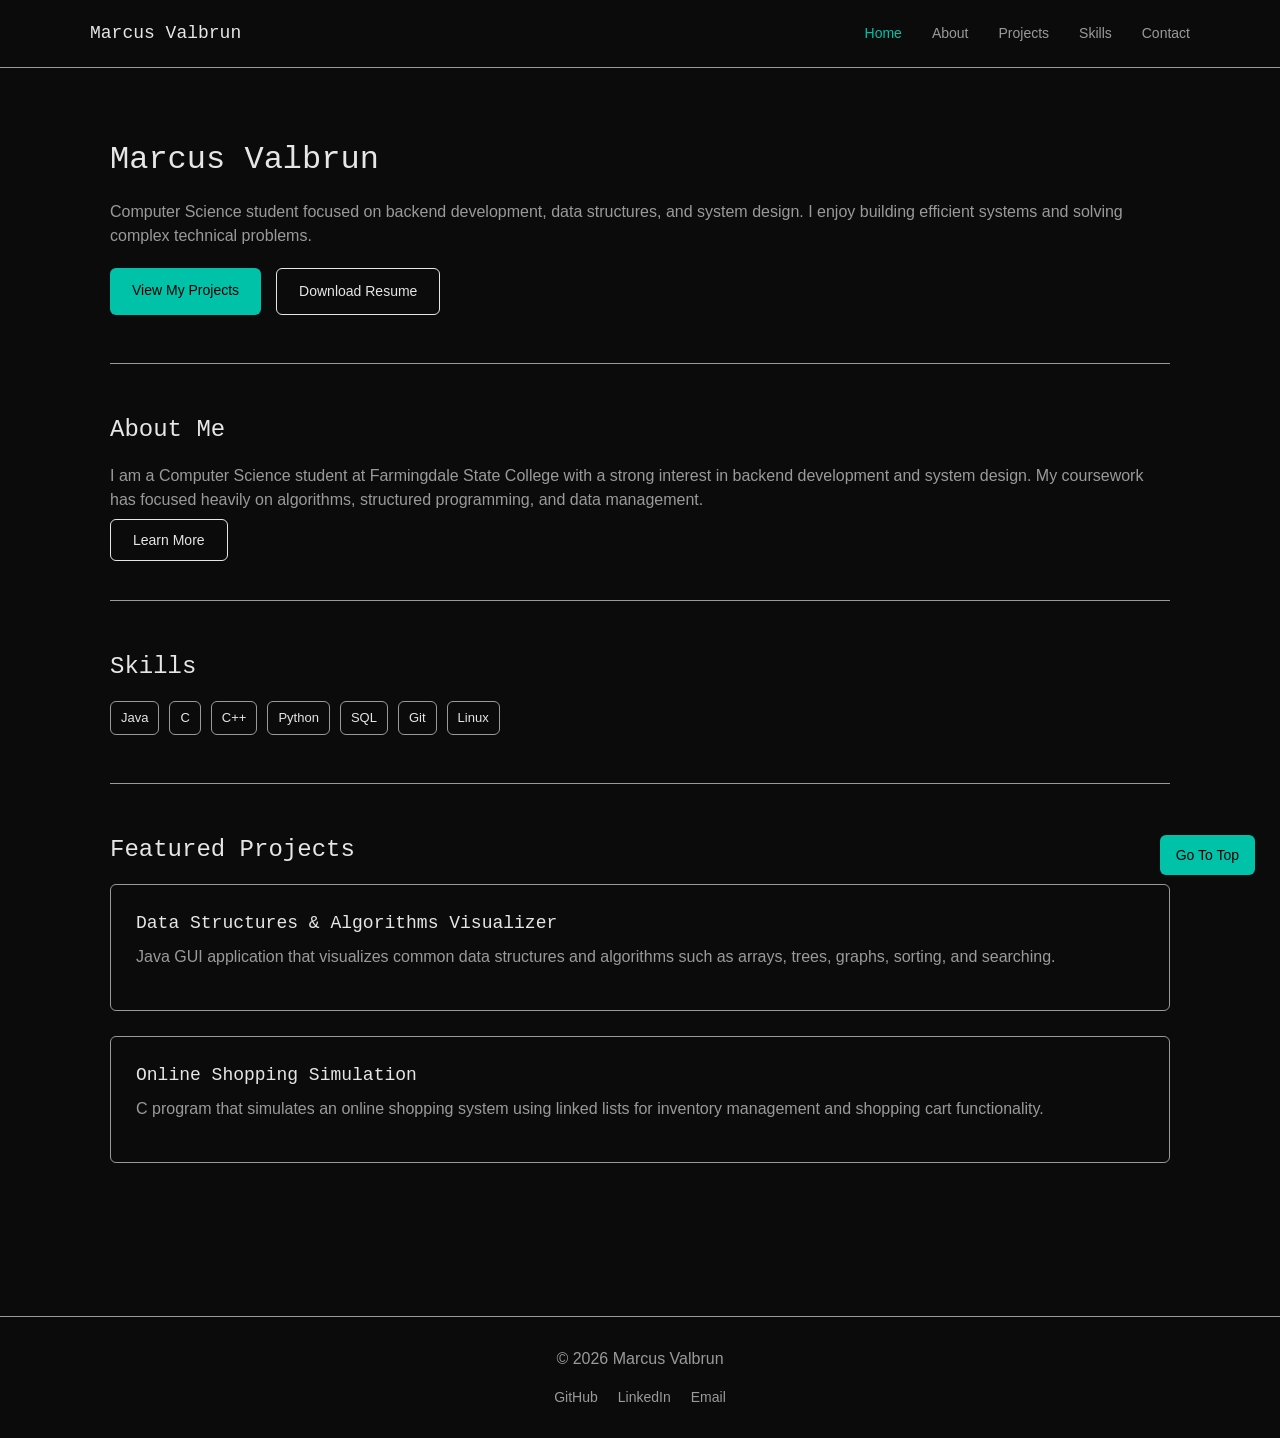
==== index.html @ 6ffaa1a3 "Add files via upload" ====
<!DOCTYPE html>
<html lang="en">
<head>
<meta charset="UTF-8">
<meta name="viewport" content="width=device-width, initial-scale=1.0">
<title>Marcus Valbrun | Portfolio</title>
<link rel="stylesheet" href="css/styles.css">
</head>

<body>

<header>
<nav class="top-nav">
<div class="nav-content">
<a href="index.html" class="nav-logo">Marcus Valbrun</a>

<div class="nav-links">
<a href="index.html" class="nav-link active">Home</a>
<a href="about.html" class="nav-link">About</a>
<a href="projects.html" class="nav-link">Projects</a>
<a href="skills.html" class="nav-link">Skills</a>
<a href="contact.html" class="nav-link">Contact</a>
</div>
</div>
</nav>
</header>

<main class="container">

<section class="section">
<h1>Marcus Valbrun</h1>

<p class="text-muted">
Computer Science student focused on backend development, data structures,
and system design. I enjoy building efficient systems and solving complex
technical problems.
</p>

<div class="button-group">
<a href="projects.html" class="btn-primary">View My Projects</a>
<a href="assets/resume.pdf" target="_blank" class="btn-secondary">Download Resume</a>
</div>
</section>

<section class="section">

<h2>About Me</h2>

<p class="text-muted">
I am a Computer Science student at Farmingdale State College with a strong
interest in backend development and system design. My coursework has focused
heavily on algorithms, structured programming, and data management.
</p>

<a href="about.html" class="btn-secondary">Learn More</a>

</section>

<section class="section">

<h2>Skills</h2>

<div class="tag-container">

<span class="tag">Java</span>
<span class="tag">C</span>
<span class="tag">C++</span>
<span class="tag">Python</span>
<span class="tag">SQL</span>
<span class="tag">Git</span>
<span class="tag">Linux</span>

</div>

</section>

<section class="section">

<h2>Featured Projects</h2>

<div class="project-card">

<h3>Data Structures & Algorithms Visualizer</h3>

<p>
Java GUI application that visualizes common data structures and algorithms
such as arrays, trees, graphs, sorting, and searching.
</p>

</div>

<div class="project-card">

<h3>Online Shopping Simulation</h3>

<p>
C program that simulates an online shopping system using linked lists
for inventory management and shopping cart functionality.
</p>

</div>

</section>

</main>

<footer class="footer">

<p>© 2026 Marcus Valbrun</p>

<div class="footer-links">

<a href="https://github.com/visionarymarc">GitHub</a>

<a href="https://linkedin.com/in/marcus-valbrun-477127210/">LinkedIn</a>

<a href="mailto:valbrunmarcus@gmail.com">Email</a>

</div>

</footer>

<button id="topBtn">Go To Top</button>
<script src="js/script.js"></script>
</body>
</html>
---- css/styles.css ----
/* =========================================
   MARCUS VALBRUN PORTFOLIO DESIGN SYSTEM
   Adapted from Figma wireframe
========================================= */

/* ---------- DESIGN TOKENS ---------- */

:root {

  --background:#0B0B0B;
  --foreground:#E6E6E6;

  --accent:#00C2A8;
  --muted:#9A9A9A;

  --border:#9A9A9A;

  --radius:6px;

  --container-width:1100px;

  --spacing-sm:8px;
  --spacing-md:16px;
  --spacing-lg:32px;
  --spacing-xl:48px;
}

/* Light Mode */

.light-mode{
--background:#ffffff;
--text:#111111;
--muted:#555555;
--border:#dddddd;
--accent:#00C2A8;
}


/* ---------- RESET ---------- */

*{
margin:0;
padding:0;
box-sizing:border-box;
}

body{

background:var(--background);
color:var(--foreground);

font-family:
-apple-system,
BlinkMacSystemFont,
"Segoe UI",
Roboto,
Helvetica,
Arial,
sans-serif;

line-height:1.5;
}


/* ---------- TYPOGRAPHY ---------- */

h1,h2,h3{

font-family:
ui-monospace,
"Cascadia Code",
"Source Code Pro",
Menlo,
Consolas,
monospace;

font-weight:500;

}

h1{
font-size:32px;
margin-bottom:var(--spacing-md);
}

h2{
font-size:24px;
margin-bottom:var(--spacing-md);
}

h3{
font-size:18px;
margin-bottom:var(--spacing-sm);
}

p{
color:var(--muted);
margin-bottom:var(--spacing-md);
}


/* ---------- LINKS ---------- */

a{
color:inherit;
text-decoration:none;
}

a:hover{
color:var(--accent);
}


/* ---------- LAYOUT ---------- */

.container{

max-width:var(--container-width);
margin:auto;

padding:20px;

}

.section{

padding:var(--spacing-xl) 0;
border-bottom:1px solid var(--border);

}

.section:last-child{
border-bottom:none;
}


/* ---------- NAVBAR ---------- */

.top-nav{

border-bottom:1px solid var(--border);
padding:20px;

}

.nav-content{

display:flex;
justify-content:space-between;
align-items:center;

max-width:var(--container-width);
margin:auto;

}

.nav-logo{

font-family:monospace;
font-size:18px;

}

.nav-links{

display:flex;
gap:30px;

}

.nav-links a{

font-size:14px;
color:var(--muted);

}

.nav-links a.active{

color:var(--accent);

}


/* ---------- BUTTONS ---------- */

.button-group{
display:flex;
gap:15px;
margin-top:20px;
}

.btn-primary{

background:var(--accent);
color:#000;

padding:12px 22px;

border-radius:var(--radius);

font-size:14px;

border:none;

cursor:pointer;

}

.btn-primary:hover{

background:#00a890;

}

.btn-secondary{

border:1px solid var(--foreground);
padding:12px 22px;

border-radius:var(--radius);

font-size:14px;

}

.btn-secondary:hover{

background:#111;

}


/* ---------- TAGS ---------- */

.tag-container{

display:flex;
flex-wrap:wrap;
gap:10px;

}

.tag{

border:1px solid var(--border);

padding:6px 10px;

font-size:13px;

border-radius:var(--radius);

}


/* ---------- PROJECT CARDS ---------- */

.project-card{

border:1px solid var(--border);

padding:25px;

margin-bottom:25px;

border-radius:var(--radius);

transition:0.2s;

}

.project-card:hover{

border-color:var(--accent);

}

.tech{

font-size:13px;
color:var(--accent);

margin-top:10px;

}


/* ---------- CARDS ---------- */

.card{

border:1px solid var(--border);

padding:20px;

border-radius:var(--radius);

margin-bottom:20px;

}


/* ---------- CONTACT FORM ---------- */

.contact-form{

display:flex;
flex-direction:column;

gap:15px;

max-width:500px;

}

input, textarea{

background:transparent;

border:1px solid var(--border);

padding:10px;

color:var(--foreground);

border-radius:var(--radius);

}

input:focus,
textarea:focus{

outline:none;
border-color:var(--accent);

}


/* ---------- FOOTER ---------- */

.footer{

border-top:1px solid var(--border);

margin-top:60px;

padding:30px;

text-align:center;

}

.footer-links{

margin-top:10px;

display:flex;
justify-content:center;
gap:20px;

}

.footer-links a{

font-size:14px;
color:var(--muted);

}

.footer-links a:hover{

color:var(--accent);

}

/* ---------- Top Button ---------- */

#topBtn {

position: fixed;
bottom: 25px;
right: 25px;

background: var(--accent);
color: black;

border: none;
padding: 12px 16px;

font-size: 14px;

border-radius: 6px;

cursor: pointer;

z-index: 1000;

}

#topBtn:hover{
opacity:0.8;
}

/* ---------- RESPONSIVE ---------- */

@media(max-width:768px){

.nav-links{
gap:15px;
}

.button-group{
flex-direction:column;
}

}
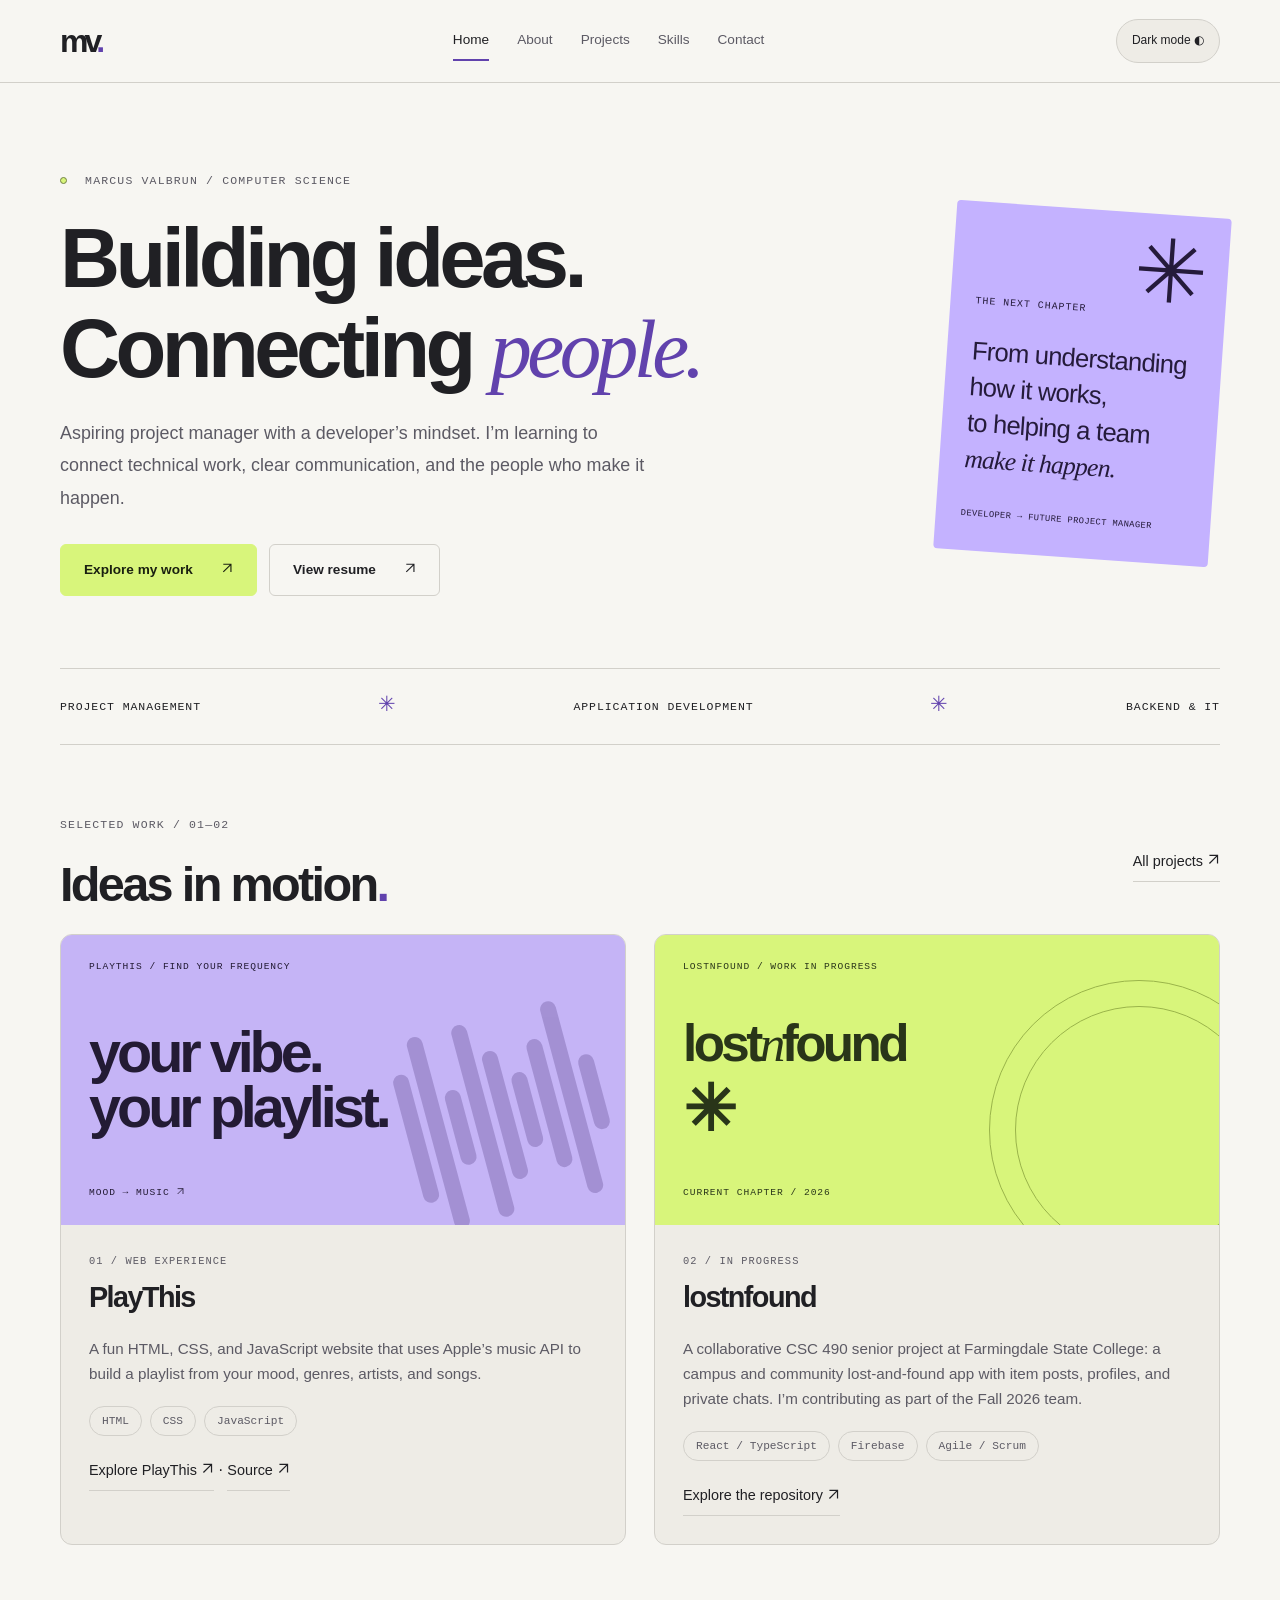
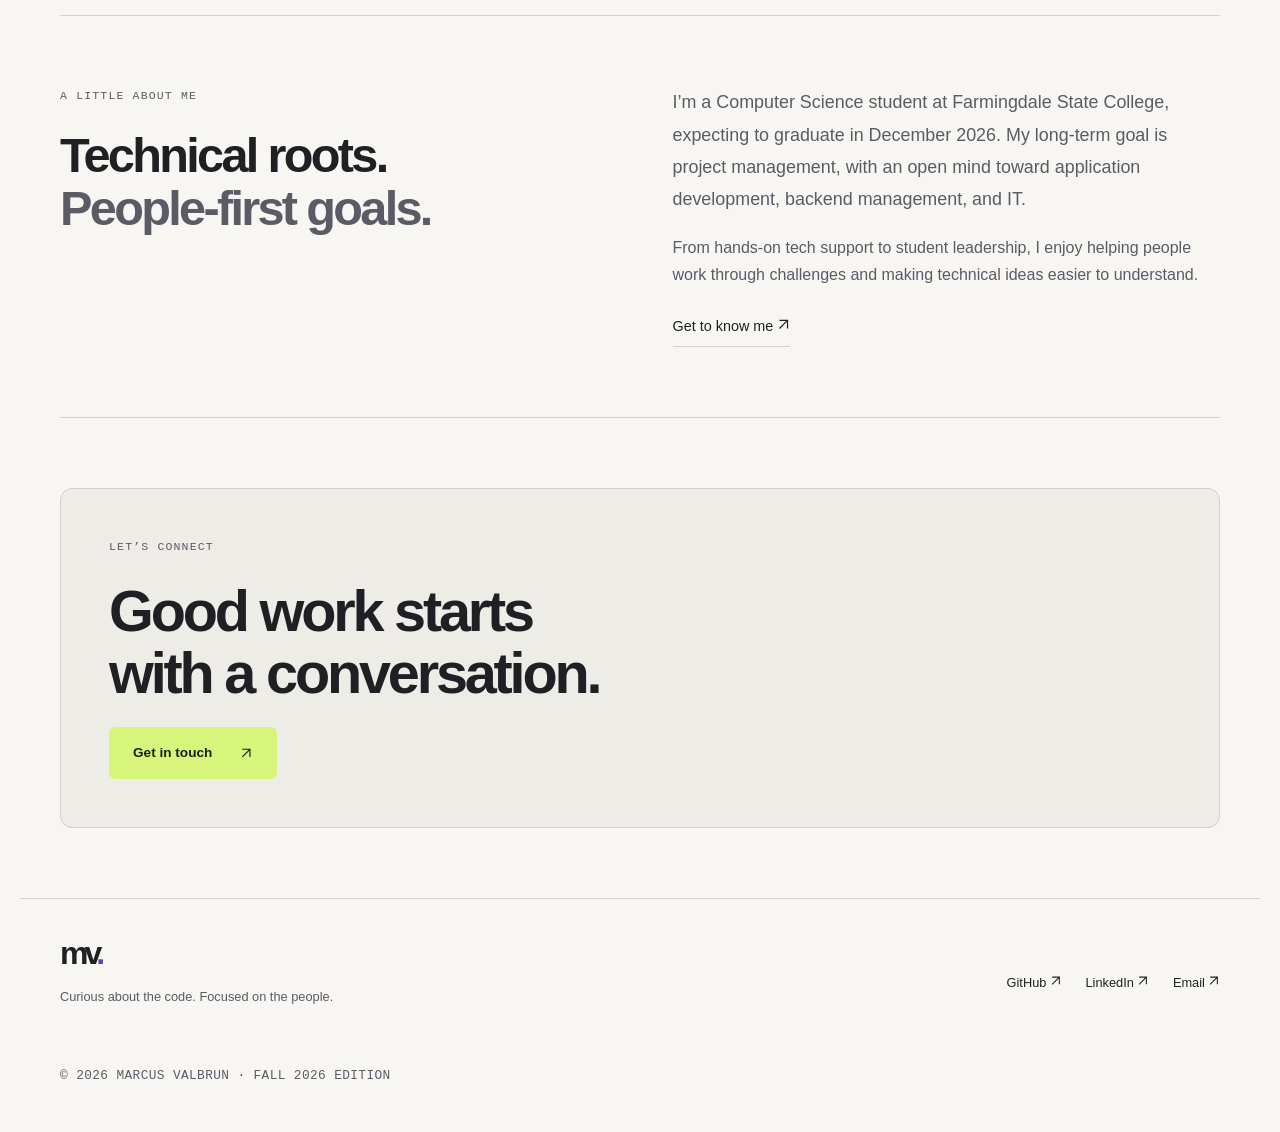
==== commit 004c4096: "Refresh portfolio for Fall 2026 midsemester project" ====
--- a/index.html
+++ b/index.html
@@ -1,126 +1,233 @@
-<!DOCTYPE html>
+<!doctype html>
 <html lang="en">
-<head>
-<meta charset="UTF-8">
-<meta name="viewport" content="width=device-width, initial-scale=1.0">
-<title>Marcus Valbrun | Portfolio</title>
-<link rel="stylesheet" href="css/styles.css">
-</head>
-
-<body>
-
-<header>
-<nav class="top-nav">
-<div class="nav-content">
-<a href="index.html" class="nav-logo">Marcus Valbrun</a>
-
-<div class="nav-links">
-<a href="index.html" class="nav-link active">Home</a>
-<a href="about.html" class="nav-link">About</a>
-<a href="projects.html" class="nav-link">Projects</a>
-<a href="skills.html" class="nav-link">Skills</a>
-<a href="contact.html" class="nav-link">Contact</a>
-</div>
-</div>
-</nav>
-</header>
-
-<main class="container">
-
-<section class="section">
-<h1>Marcus Valbrun</h1>
-
-<p class="text-muted">
-Computer Science student focused on backend development, data structures,
-and system design. I enjoy building efficient systems and solving complex
-technical problems.
-</p>
-
-<div class="button-group">
-<a href="projects.html" class="btn-primary">View My Projects</a>
-<a href="assets/resume.pdf" target="_blank" class="btn-secondary">Download Resume</a>
-</div>
-</section>
-
-<section class="section">
-
-<h2>About Me</h2>
-
-<p class="text-muted">
-I am a Computer Science student at Farmingdale State College with a strong
-interest in backend development and system design. My coursework has focused
-heavily on algorithms, structured programming, and data management.
-</p>
-
-<a href="about.html" class="btn-secondary">Learn More</a>
-
-</section>
-
-<section class="section">
-
-<h2>Skills</h2>
-
-<div class="tag-container">
-
-<span class="tag">Java</span>
-<span class="tag">C</span>
-<span class="tag">C++</span>
-<span class="tag">Python</span>
-<span class="tag">SQL</span>
-<span class="tag">Git</span>
-<span class="tag">Linux</span>
-
-</div>
-
-</section>
-
-<section class="section">
-
-<h2>Featured Projects</h2>
-
-<div class="project-card">
-
-<h3>Data Structures & Algorithms Visualizer</h3>
-
-<p>
-Java GUI application that visualizes common data structures and algorithms
-such as arrays, trees, graphs, sorting, and searching.
-</p>
-
-</div>
-
-<div class="project-card">
-
-<h3>Online Shopping Simulation</h3>
-
-<p>
-C program that simulates an online shopping system using linked lists
-for inventory management and shopping cart functionality.
-</p>
-
-</div>
-
-</section>
-
-</main>
-
-<footer class="footer">
-
-<p>© 2026 Marcus Valbrun</p>
-
-<div class="footer-links">
-
-<a href="https://github.com/visionarymarc">GitHub</a>
-
-<a href="https://linkedin.com/in/marcus-valbrun-477127210/">LinkedIn</a>
-
-<a href="mailto:valbrunmarcus@gmail.com">Email</a>
-
-</div>
-
-</footer>
-
-<button id="topBtn">Go To Top</button>
-<script src="js/script.js"></script>
-</body>
-</html>+  <head>
+    <meta charset="UTF-8" />
+    <meta name="viewport" content="width=device-width, initial-scale=1" />
+    <meta
+      name="description"
+      content="Marcus Valbrun — Computer Science student, aspiring project manager, and developer open to application development, backend leadership, and IT opportunities."
+    />
+    <title>Portfolio | Marcus Valbrun</title>
+    <script src="js/theme.js"></script>
+    <link rel="stylesheet" href="css/styles.css" />
+    <script src="js/script.js" defer></script>
+  </head>
+  <body>
+    <a class="skip-link" href="#main">Skip to content</a>
+    <header class="site-header">
+      <nav class="nav-wrap" aria-label="Main navigation">
+        <a class="brand" href="index.html" aria-label="Marcus Valbrun home"
+          >mv<span>.</span></a
+        >
+        <div class="nav-links">
+          <a href="index.html" aria-current="page">Home</a
+          ><a href="about.html">About</a><a href="projects.html">Projects</a
+          ><a href="skills.html">Skills</a><a href="contact.html">Contact</a>
+        </div>
+        <button
+          class="theme-toggle"
+          type="button"
+          aria-label="Switch color theme"
+          hidden
+        >
+          Light mode <span aria-hidden="true">◐</span>
+        </button>
+      </nav>
+    </header>
+    <main id="main" class="container">
+      <section class="hero">
+        <div class="hero-copy">
+          <p class="eyebrow">
+            <span class="status-dot"></span> Marcus Valbrun / Computer Science
+          </p>
+          <h1>
+            Building ideas.<br />Connecting
+            <span class="accent-word">people.</span>
+          </h1>
+          <p class="lead">
+            Aspiring project manager with a developer’s mindset. I’m learning to
+            connect technical work, clear communication, and the people who make
+            it happen.
+          </p>
+          <div class="button-group">
+            <a class="button primary" href="projects.html"
+              >Explore my work
+              <span aria-hidden="true"
+                ><svg class="arrow-icon" viewBox="0 0 16 16" aria-hidden="true">
+                  <path d="M3 13 13 3M3 3h10v10" /></svg></span></a
+            ><a class="button secondary" href="assets/resume.pdf"
+              >View resume
+              <span aria-hidden="true"
+                ><svg class="arrow-icon" viewBox="0 0 16 16" aria-hidden="true">
+                  <path d="M3 13 13 3M3 3h10v10" /></svg></span
+            ></a>
+          </div>
+        </div>
+        <aside class="hero-note">
+          <span class="big-star" aria-hidden="true">✳</span>
+          <p class="eyebrow">The next chapter</p>
+          <p>
+            From understanding<br />how it works,<br />to helping a team<br /><em
+              >make it happen.</em
+            >
+          </p>
+          <span class="note-label">DEVELOPER → FUTURE PROJECT MANAGER</span>
+        </aside>
+      </section>
+      <div class="focus-strip">
+        <span>PROJECT MANAGEMENT</span><span aria-hidden="true">✳</span
+        ><span>APPLICATION DEVELOPMENT</span><span aria-hidden="true">✳</span
+        ><span>BACKEND &amp; IT</span>
+      </div>
+      <section class="section">
+        <div class="section-heading">
+          <div>
+            <p class="eyebrow">Selected work / 01—02</p>
+            <h2>Ideas in motion<span class="accent">.</span></h2>
+          </div>
+          <a class="text-link" href="projects.html"
+            >All projects
+            <svg class="arrow-icon" viewBox="0 0 16 16" aria-hidden="true">
+              <path d="M3 13 13 3M3 3h10v10" /></svg
+          ></a>
+        </div>
+        <div class="project-grid">
+          <article class="project-card">
+            <div class="project-art play-art" aria-hidden="true">
+              <span class="art-caption">PLAYTHIS / FIND YOUR FREQUENCY</span>
+              <div class="equalizer">
+                <i></i><i></i><i></i><i></i><i></i><i></i><i></i><i></i><i></i>
+              </div>
+              <strong>your vibe.<br />your playlist.</strong
+              ><span class="art-bottom"
+                >MOOD → MUSIC
+                <svg class="arrow-icon" viewBox="0 0 16 16" aria-hidden="true">
+                  <path d="M3 13 13 3M3 3h10v10" /></svg
+              ></span>
+            </div>
+            <div class="project-copy">
+              <p class="eyebrow">01 / Web experience</p>
+              <h3>PlayThis</h3>
+              <p>
+                A fun HTML, CSS, and JavaScript website that uses Apple’s music
+                API to build a playlist from your mood, genres, artists, and
+                songs.
+              </p>
+              <div class="tags">
+                <span>HTML</span><span>CSS</span><span>JavaScript</span>
+              </div>
+              <a
+                class="text-link"
+                href="https://visionarymarc.github.io/PlayThis"
+                >Explore PlayThis
+                <span aria-hidden="true"
+                  ><svg
+                    class="arrow-icon"
+                    viewBox="0 0 16 16"
+                    aria-hidden="true"
+                  >
+                    <path d="M3 13 13 3M3 3h10v10" /></svg></span
+              ></a>
+              ·
+              <a
+                class="text-link"
+                href="https://github.com/visionarymarc/PlayThis"
+                >Source
+                <svg class="arrow-icon" viewBox="0 0 16 16" aria-hidden="true">
+                  <path d="M3 13 13 3M3 3h10v10" /></svg
+              ></a>
+            </div>
+          </article>
+          <article class="project-card">
+            <div class="project-art lost-art" aria-hidden="true">
+              <span class="art-caption">LOSTNFOUND / WORK IN PROGRESS</span>
+              <div class="orbit"></div>
+              <strong
+                >lost<span>n</span>found<span class="asterisk">✳</span></strong
+              ><span class="art-bottom">CURRENT CHAPTER / 2026</span>
+            </div>
+            <div class="project-copy">
+              <p class="eyebrow">02 / In progress</p>
+              <h3>lostnfound</h3>
+              <p>
+                A collaborative CSC 490 senior project at Farmingdale State
+                College: a campus and community lost-and-found app with item
+                posts, profiles, and private chats. I’m contributing as part of
+                the Fall 2026 team.
+              </p>
+              <div class="tags">
+                <span>React / TypeScript</span><span>Firebase</span
+                ><span>Agile / Scrum</span>
+              </div>
+              <a
+                class="text-link"
+                href="https://github.com/visionarymarc/lost-n-found"
+                >Explore the repository
+                <svg class="arrow-icon" viewBox="0 0 16 16" aria-hidden="true">
+                  <path d="M3 13 13 3M3 3h10v10" /></svg
+              ></a>
+            </div>
+          </article>
+        </div>
+      </section>
+      <section class="section about-preview">
+        <div>
+          <p class="eyebrow">A little about me</p>
+          <h2>
+            Technical roots.<br /><span class="muted">People-first goals.</span>
+          </h2>
+        </div>
+        <div>
+          <p class="lead">
+            I’m a Computer Science student at Farmingdale State College,
+            expecting to graduate in December 2026. My long-term goal is project
+            management, with an open mind toward application development,
+            backend management, and IT.
+          </p>
+          <p>
+            From hands-on tech support to student leadership, I enjoy helping
+            people work through challenges and making technical ideas easier to
+            understand.
+          </p>
+          <a class="text-link" href="about.html"
+            >Get to know me
+            <svg class="arrow-icon" viewBox="0 0 16 16" aria-hidden="true">
+              <path d="M3 13 13 3M3 3h10v10" /></svg
+          ></a>
+        </div>
+      </section>
+      <section class="contact-banner">
+        <p class="eyebrow">Let’s connect</p>
+        <h2>Good work starts<br />with a conversation.</h2>
+        <a class="button primary" href="contact.html"
+          >Get in touch
+          <svg class="arrow-icon" viewBox="0 0 16 16" aria-hidden="true">
+            <path d="M3 13 13 3M3 3h10v10" /></svg
+        ></a>
+      </section>
+    </main>
+    <footer class="footer container">
+      <div>
+        <a class="brand" href="index.html">mv<span>.</span></a>
+        <p>Curious about the code. Focused on the people.</p>
+      </div>
+      <div class="footer-links">
+        <a href="https://github.com/visionarymarc"
+          >GitHub
+          <svg class="arrow-icon" viewBox="0 0 16 16" aria-hidden="true">
+            <path d="M3 13 13 3M3 3h10v10" /></svg></a
+        ><a href="https://www.linkedin.com/in/marcus-valbrun-477127210/"
+          >LinkedIn
+          <svg class="arrow-icon" viewBox="0 0 16 16" aria-hidden="true">
+            <path d="M3 13 13 3M3 3h10v10" /></svg></a
+        ><a href="mailto:valbrunmarcus@gmail.com"
+          >Email
+          <svg class="arrow-icon" viewBox="0 0 16 16" aria-hidden="true">
+            <path d="M3 13 13 3M3 3h10v10" /></svg
+        ></a>
+      </div>
+      <p class="fine-print">© 2026 Marcus Valbrun · Fall 2026 edition</p>
+    </footer>
+    <button id="topBtn" type="button" aria-label="Back to top" hidden>↑</button>
+  </body>
+</html>
--- a/css/styles.css
+++ b/css/styles.css
@@ -1,417 +1,746 @@
-/* =========================================
-   MARCUS VALBRUN PORTFOLIO DESIGN SYSTEM
-   Adapted from Figma wireframe
-========================================= */
-
-/* ---------- DESIGN TOKENS ---------- */
-
+/* Fall 2026: shared color tokens keep every page and both themes consistent. */
 :root {
-
-  --background:#0B0B0B;
-  --foreground:#E6E6E6;
-
-  --accent:#00C2A8;
-  --muted:#9A9A9A;
-
-  --border:#9A9A9A;
-
-  --radius:6px;
-
-  --container-width:1100px;
-
-  --spacing-sm:8px;
-  --spacing-md:16px;
-  --spacing-lg:32px;
-  --spacing-xl:48px;
-}
-
-/* Light Mode */
-
-.light-mode{
---background:#ffffff;
---text:#111111;
---muted:#555555;
---border:#dddddd;
---accent:#00C2A8;
-}
-
-
-/* ---------- RESET ---------- */
-
-*{
-margin:0;
-padding:0;
-box-sizing:border-box;
-}
-
-body{
-
-background:var(--background);
-color:var(--foreground);
-
-font-family:
--apple-system,
-BlinkMacSystemFont,
-"Segoe UI",
-Roboto,
-Helvetica,
-Arial,
-sans-serif;
-
-line-height:1.5;
-}
-
-
-/* ---------- TYPOGRAPHY ---------- */
-
-h1,h2,h3{
-
-font-family:
-ui-monospace,
-"Cascadia Code",
-"Source Code Pro",
-Menlo,
-Consolas,
-monospace;
-
-font-weight:500;
-
-}
-
-h1{
-font-size:32px;
-margin-bottom:var(--spacing-md);
-}
-
-h2{
-font-size:24px;
-margin-bottom:var(--spacing-md);
-}
-
-h3{
-font-size:18px;
-margin-bottom:var(--spacing-sm);
-}
-
-p{
-color:var(--muted);
-margin-bottom:var(--spacing-md);
-}
-
-
-/* ---------- LINKS ---------- */
-
-a{
-color:inherit;
-text-decoration:none;
-}
-
-a:hover{
-color:var(--accent);
-}
-
-
-/* ---------- LAYOUT ---------- */
-
-.container{
-
-max-width:var(--container-width);
-margin:auto;
-
-padding:20px;
-
-}
-
-.section{
-
-padding:var(--spacing-xl) 0;
-border-bottom:1px solid var(--border);
-
-}
-
-.section:last-child{
-border-bottom:none;
-}
-
-
-/* ---------- NAVBAR ---------- */
-
-.top-nav{
-
-border-bottom:1px solid var(--border);
-padding:20px;
-
-}
-
-.nav-content{
-
-display:flex;
-justify-content:space-between;
-align-items:center;
-
-max-width:var(--container-width);
-margin:auto;
-
-}
-
-.nav-logo{
-
-font-family:monospace;
-font-size:18px;
-
-}
-
-.nav-links{
-
-display:flex;
-gap:30px;
-
-}
-
-.nav-links a{
-
-font-size:14px;
-color:var(--muted);
-
-}
-
-.nav-links a.active{
-
-color:var(--accent);
-
-}
-
-
-/* ---------- BUTTONS ---------- */
-
-.button-group{
-display:flex;
-gap:15px;
-margin-top:20px;
-}
-
-.btn-primary{
-
-background:var(--accent);
-color:#000;
-
-padding:12px 22px;
-
-border-radius:var(--radius);
-
-font-size:14px;
-
-border:none;
-
-cursor:pointer;
-
-}
-
-.btn-primary:hover{
-
-background:#00a890;
-
-}
-
-.btn-secondary{
-
-border:1px solid var(--foreground);
-padding:12px 22px;
-
-border-radius:var(--radius);
-
-font-size:14px;
-
-}
-
-.btn-secondary:hover{
-
-background:#111;
-
-}
-
-
-/* ---------- TAGS ---------- */
-
-.tag-container{
-
-display:flex;
-flex-wrap:wrap;
-gap:10px;
-
-}
-
-.tag{
-
-border:1px solid var(--border);
-
-padding:6px 10px;
-
-font-size:13px;
-
-border-radius:var(--radius);
-
-}
-
-
-/* ---------- PROJECT CARDS ---------- */
-
-.project-card{
-
-border:1px solid var(--border);
-
-padding:25px;
-
-margin-bottom:25px;
-
-border-radius:var(--radius);
-
-transition:0.2s;
-
-}
-
-.project-card:hover{
-
-border-color:var(--accent);
-
-}
-
-.tech{
-
-font-size:13px;
-color:var(--accent);
-
-margin-top:10px;
-
-}
-
-
-/* ---------- CARDS ---------- */
-
-.card{
-
-border:1px solid var(--border);
-
-padding:20px;
-
-border-radius:var(--radius);
-
-margin-bottom:20px;
-
-}
-
-
-/* ---------- CONTACT FORM ---------- */
-
-.contact-form{
-
-display:flex;
-flex-direction:column;
-
-gap:15px;
-
-max-width:500px;
-
-}
-
-input, textarea{
-
-background:transparent;
-
-border:1px solid var(--border);
-
-padding:10px;
-
-color:var(--foreground);
-
-border-radius:var(--radius);
-
-}
-
-input:focus,
-textarea:focus{
-
-outline:none;
-border-color:var(--accent);
-
-}
-
-
-/* ---------- FOOTER ---------- */
-
-.footer{
-
-border-top:1px solid var(--border);
-
-margin-top:60px;
-
-padding:30px;
-
-text-align:center;
-
-}
-
-.footer-links{
-
-margin-top:10px;
-
-display:flex;
-justify-content:center;
-gap:20px;
-
-}
-
-.footer-links a{
-
-font-size:14px;
-color:var(--muted);
-
-}
-
-.footer-links a:hover{
-
-color:var(--accent);
-
-}
-
-/* ---------- Top Button ---------- */
-
+  color-scheme: dark;
+  --bg: #141518;
+  --surface: #1d1e23;
+  --text: #f5f4f0;
+  --muted: #b4b4be;
+  --line: #38393f;
+  --accent: #c4b2ff;
+  --lime: #d8f57b;
+  --button-text: #1a2010;
+  --header: rgba(20, 21, 24, 0.94);
+}
+:root[data-theme="light"] {
+  color-scheme: light;
+  --bg: #f7f6f2;
+  --surface: #eeece6;
+  --text: #202024;
+  --muted: #5c5a64;
+  --line: #d2d0ca;
+  --accent: #6142ad;
+  --lime: #d8f57b;
+  --header: rgba(247, 246, 242, 0.94);
+}
+* {
+  box-sizing: border-box;
+}
+html {
+  scroll-behavior: smooth;
+  scroll-padding-top: 110px;
+}
+body {
+  margin: 0;
+  background: var(--bg);
+  color: var(--text);
+  font-family: Arial, Helvetica, sans-serif;
+  line-height: 1.65;
+}
+a {
+  color: inherit;
+  text-decoration: none;
+}
+button,
+input,
+textarea {
+  font: inherit;
+}
+button,
+a,
+input,
+textarea {
+  -webkit-tap-highlight-color: transparent;
+}
+button {
+  cursor: pointer;
+}
+a:hover {
+  color: var(--accent);
+}
+:focus-visible {
+  outline: 3px solid var(--accent);
+  outline-offset: 5px;
+}
+::selection {
+  background: var(--accent);
+  color: var(--bg);
+}
+p {
+  color: var(--muted);
+  margin: 0 0 1.25rem;
+}
+h1,
+h2,
+h3 {
+  line-height: 1.08;
+  letter-spacing: -0.055em;
+  margin: 0 0 1.4rem;
+  font-weight: 700;
+}
+h1 {
+  font-size: clamp(3rem, 6.5vw, 5.9rem);
+}
+h2 {
+  font-size: clamp(2rem, 3.8vw, 3.4rem);
+}
+h3 {
+  font-size: 1.8rem;
+}
+h1 .accent-word {
+  font-family: Georgia, serif;
+  font-weight: 400;
+  font-style: italic;
+  letter-spacing: -0.055em;
+  color: var(--accent);
+}
+.accent {
+  color: var(--accent);
+}
+.muted {
+  color: var(--muted);
+}
+.container {
+  max-width: 1240px;
+  padding: 0 40px;
+  margin: auto;
+}
+.eyebrow,
+.card-number,
+.art-caption,
+.art-bottom,
+.note-label,
+.fine-print {
+  font-family: ui-monospace, Consolas, monospace;
+  font-size: 0.72rem;
+  letter-spacing: 0.1em;
+  text-transform: uppercase;
+}
+.eyebrow {
+  margin-bottom: 24px;
+}
+.lead {
+  font-size: 1.12rem;
+  max-width: 660px;
+  line-height: 1.8;
+}
+.site-header {
+  position: sticky;
+  top: 0;
+  z-index: 10;
+  background: var(--header);
+  backdrop-filter: blur(16px);
+  border-bottom: 1px solid var(--line);
+}
+.nav-wrap {
+  max-width: 1240px;
+  margin: auto;
+  padding: 19px 40px;
+  display: flex;
+  align-items: center;
+  justify-content: space-between;
+  gap: 24px;
+}
+.brand {
+  font-size: 2rem;
+  letter-spacing: -0.12em;
+  font-weight: 800;
+  line-height: 1;
+}
+.brand span {
+  color: var(--accent);
+}
+.nav-links {
+  display: flex;
+  gap: 28px;
+}
+.nav-links a {
+  font-size: 0.85rem;
+  color: var(--muted);
+  padding: 8px 0;
+}
+.nav-links a:hover,
+.nav-links [aria-current="page"] {
+  color: var(--text);
+}
+.nav-links [aria-current="page"] {
+  border-bottom: 2px solid var(--accent);
+}
+.theme-toggle {
+  border: 1px solid var(--line);
+  border-radius: 30px;
+  background: var(--surface);
+  color: var(--text);
+  padding: 9px 15px;
+  font-size: 0.75rem;
+  min-height: 44px;
+}
+.theme-toggle span {
+  margin-left: 10px;
+}
+.skip-link {
+  position: fixed;
+  top: -100px;
+  left: 20px;
+  z-index: 30;
+  background: var(--lime);
+  color: #141518;
+  padding: 12px;
+}
+.skip-link:focus {
+  top: 10px;
+}
+.hero {
+  display: grid;
+  grid-template-columns: 1fr 275px;
+  align-items: center;
+  gap: 45px;
+  padding: 88px 0 72px;
+}
+.hero h1 {
+  font-size: clamp(3.3rem, 6.5vw, 5.7rem);
+}
+.hero .lead {
+  max-width: 600px;
+}
+.status-dot {
+  display: inline-block;
+  width: 7px;
+  height: 7px;
+  background: var(--lime);
+  border: 1px solid #708044;
+  border-radius: 50%;
+  margin-right: 10px;
+}
+.button-group {
+  display: flex;
+  gap: 12px;
+  flex-wrap: wrap;
+  margin-top: 30px;
+}
+.button {
+  display: inline-flex;
+  align-items: center;
+  justify-content: space-between;
+  gap: 28px;
+  padding: 14px 23px;
+  border-radius: 6px;
+  border: 1px solid var(--line);
+  font-size: 0.85rem;
+  font-weight: 600;
+  transition:
+    transform 0.2s,
+    box-shadow 0.2s;
+}
+.button:hover {
+  transform: translateY(-3px);
+  box-shadow: 0 6px 0 var(--line);
+}
+.primary,
+.primary:hover {
+  background: var(--lime);
+  color: var(--button-text);
+  border-color: var(--lime);
+}
+.secondary {
+  color: var(--text);
+}
+.hero-note {
+  position: relative;
+  transform: rotate(4deg);
+  background: #c4b2ff;
+  color: #251b3b;
+  padding: 27px 25px;
+  min-height: 330px;
+  border-radius: 4px;
+}
+.hero-note p {
+  color: #251b3b;
+}
+.hero-note > p:not(.eyebrow) {
+  font-size: 1.6rem;
+  line-height: 1.4;
+  letter-spacing: -0.03em;
+}
+.hero-note .eyebrow {
+  margin-top: 65px;
+  font-size: 0.62rem;
+}
+.hero-note em {
+  font-family: Georgia, serif;
+}
+.big-star {
+  position: absolute;
+  right: 20px;
+  top: 5px;
+  font-size: 5.5rem;
+  line-height: 1.2;
+  animation: rotate-star 35s linear infinite;
+}
+.note-label {
+  font-size: 0.55rem;
+  letter-spacing: 0.04em;
+}
+.focus-strip {
+  border-top: 1px solid var(--line);
+  border-bottom: 1px solid var(--line);
+  padding: 20px 0;
+  display: flex;
+  align-items: center;
+  justify-content: space-between;
+  gap: 15px;
+  font-family: ui-monospace, monospace;
+  font-size: 0.72rem;
+  letter-spacing: 0.08em;
+}
+.focus-strip [aria-hidden] {
+  color: var(--accent);
+  font-size: 1.3rem;
+}
+.section {
+  padding: 70px 0;
+  border-bottom: 1px solid var(--line);
+}
+.section-heading {
+  display: flex;
+  justify-content: space-between;
+  align-items: center;
+  gap: 20px;
+  margin-bottom: 24px;
+}
+.section-heading h2 {
+  margin-bottom: 0;
+}
+.text-link {
+  display: inline-block;
+  border-bottom: 1px solid var(--line);
+  padding: 7px 0;
+  font-size: 0.9rem;
+}
+.project-grid,
+.detail-grid {
+  display: grid;
+  grid-template-columns: repeat(2, minmax(0, 1fr));
+  gap: 28px;
+}
+.project-card {
+  border: 1px solid var(--line);
+  border-radius: 12px;
+  overflow: hidden;
+  background: var(--surface);
+  transition:
+    transform 0.25s,
+    border-color 0.25s;
+}
+.project-card:hover {
+  transform: translateY(-5px);
+  border-color: var(--accent);
+}
+.project-art {
+  height: 290px;
+  padding: 24px 28px;
+  position: relative;
+  overflow: hidden;
+  display: flex;
+  flex-direction: column;
+  justify-content: space-between;
+}
+.art-caption,
+.art-bottom {
+  font-size: 0.6rem;
+  position: relative;
+  z-index: 1;
+}
+.play-art {
+  background: #c5b4f6;
+  color: #231b34;
+}
+.project-art strong {
+  font-size: 3.6rem;
+  line-height: 0.95;
+  letter-spacing: -0.07em;
+  position: relative;
+  z-index: 1;
+}
+.equalizer {
+  position: absolute;
+  right: 20px;
+  bottom: 0;
+  top: 70px;
+  display: flex;
+  align-items: center;
+  gap: 7px;
+  transform: rotate(-15deg);
+  opacity: 0.35;
+}
+.equalizer i {
+  width: 16px;
+  height: 60%;
+  background: #655094;
+  border-radius: 30px;
+  animation: beat 3s ease-in-out infinite alternate;
+}
+.equalizer i:nth-child(2n) {
+  height: 90%;
+  animation-delay: -1s;
+}
+.equalizer i:nth-child(3n) {
+  height: 35%;
+  animation-delay: -2s;
+}
+.lost-art {
+  background: #d8f57b;
+  color: #293519;
+}
+.lost-art strong {
+  font-size: 3.2rem;
+}
+.lost-art strong > span:not(.asterisk) {
+  font-family: Georgia, serif;
+  font-style: italic;
+  font-weight: 400;
+}
+.asterisk {
+  display: block;
+  font-size: 4rem;
+  margin-top: 10px;
+}
+.orbit {
+  position: absolute;
+  width: 300px;
+  height: 300px;
+  border: 1px solid #9ab44a;
+  border-radius: 50%;
+  right: -70px;
+  top: 45px;
+}
+.orbit:after {
+  content: "";
+  position: absolute;
+  inset: 25px;
+  border: 1px solid #9ab44a;
+  border-radius: 50%;
+}
+.project-copy {
+  padding: 28px;
+}
+.project-copy .eyebrow {
+  font-size: 0.65rem;
+  margin-bottom: 12px;
+}
+.project-copy p {
+  font-size: 0.95rem;
+}
+.project-copy .text-link {
+  margin-top: 16px;
+}
+.tags {
+  display: flex;
+  flex-wrap: wrap;
+  gap: 8px;
+}
+.tags span {
+  border: 1px solid var(--line);
+  border-radius: 30px;
+  padding: 5px 12px;
+  color: var(--muted);
+  font-family: ui-monospace, monospace;
+  font-size: 0.7rem;
+}
+.project-note {
+  margin: 23px 0 0;
+  font-style: italic;
+}
+.about-preview,
+.two-column {
+  display: grid;
+  grid-template-columns: 1fr 1fr;
+  gap: 65px;
+}
+.contact-banner {
+  margin: 70px 0;
+  padding: 48px;
+  background: var(--surface);
+  border: 1px solid var(--line);
+  border-radius: 12px;
+}
+.contact-banner h2 {
+  font-size: clamp(2.4rem, 4.5vw, 4rem);
+}
+.footer {
+  padding-top: 38px;
+  padding-bottom: 25px;
+  border-top: 1px solid var(--line);
+  display: flex;
+  flex-wrap: wrap;
+  justify-content: space-between;
+  gap: 24px;
+}
+.footer p {
+  font-size: 0.8rem;
+  margin-top: 14px;
+}
+.footer-links {
+  display: flex;
+  gap: 24px;
+  align-items: center;
+  font-size: 0.8rem;
+}
+.fine-print {
+  width: 100%;
+  letter-spacing: 0.03em;
+}
+.page-intro {
+  padding: 80px 0 25px;
+}
+.page-intro h1 {
+  max-width: 950px;
+}
+.card {
+  background: var(--surface);
+  border: 1px solid var(--line);
+  padding: 32px;
+  border-radius: 12px;
+}
+.card h2 {
+  font-size: 1.9rem;
+}
+.card-number {
+  display: block;
+  color: var(--accent);
+  margin-bottom: 28px;
+}
+.card p:last-child {
+  margin-bottom: 0;
+}
+.detail-grid {
+  margin-top: 30px;
+}
+.contact-note {
+  margin: 25px 0;
+}
+.email-link {
+  overflow-wrap: anywhere;
+}
+.contact-form {
+  display: flex;
+  flex-direction: column;
+  gap: 10px;
+}
+.contact-form label {
+  font-size: 0.85rem;
+}
+.contact-form input,
+.contact-form textarea {
+  width: 100%;
+  border: 1px solid var(--line);
+  border-radius: 6px;
+  background: var(--surface);
+  color: var(--text);
+  padding: 12px;
+  margin-bottom: 12px;
+}
+.contact-form textarea {
+  resize: vertical;
+}
+.contact-form button:disabled {
+  opacity: 0.6;
+  cursor: not-allowed;
+}
+.contact-form #form-status {
+  font-size: 0.8rem;
+  margin-top: 8px;
+}
 #topBtn {
-
-position: fixed;
-bottom: 25px;
-right: 25px;
-
-background: var(--accent);
-color: black;
-
-border: none;
-padding: 12px 16px;
-
-font-size: 14px;
-
-border-radius: 6px;
-
-cursor: pointer;
-
-z-index: 1000;
-
-}
-
-#topBtn:hover{
-opacity:0.8;
-}
-
-/* ---------- RESPONSIVE ---------- */
-
-@media(max-width:768px){
-
-.nav-links{
-gap:15px;
-}
-
-.button-group{
-flex-direction:column;
-}
-
-}+  position: fixed;
+  right: 22px;
+  bottom: 22px;
+  background: var(--lime);
+  color: #202519;
+  border: 1px solid #75884a;
+  border-radius: 50%;
+  width: 46px;
+  height: 46px;
+  font-size: 1.3rem;
+  z-index: 11;
+}
+[hidden] {
+  display: none !important;
+}
+/* Motion remains decorative: content is always visible, even without JavaScript. */
+@keyframes beat {
+  to {
+    transform: scaleY(0.5);
+  }
+}
+@keyframes rotate-star {
+  to {
+    transform: rotate(360deg);
+  }
+}
+@keyframes arrive {
+  from {
+    opacity: 0.4;
+    transform: translateY(16px);
+  }
+  to {
+    opacity: 1;
+    transform: translateY(0);
+  }
+}
+.hero-copy,
+.page-intro {
+  animation: arrive 0.7s ease-out;
+}
+@media (max-width: 950px) {
+  .hero {
+    grid-template-columns: 1fr 220px;
+    gap: 25px;
+  }
+  .hero-note {
+    padding: 22px 18px;
+  }
+  .hero-note > p:not(.eyebrow) {
+    font-size: 1.4rem;
+  }
+  .hero h1 {
+    font-size: 3.7rem;
+  }
+  .note-label {
+    font-size: 0.48rem;
+  }
+  .project-art strong {
+    font-size: 3rem;
+  }
+  .lost-art strong {
+    font-size: 2.6rem;
+  }
+}
+@media (max-width: 700px) {
+  .container {
+    padding-left: 22px;
+    padding-right: 22px;
+  }
+  .nav-wrap {
+    padding: 14px 22px;
+    flex-wrap: wrap;
+    gap: 12px;
+  }
+  .brand {
+    font-size: 1.8rem;
+  }
+  .nav-links {
+    order: 3;
+    width: 100%;
+    justify-content: space-between;
+    gap: 8px;
+  }
+  .nav-links a {
+    font-size: 0.8rem;
+  }
+  .hero {
+    grid-template-columns: 1fr;
+    padding: 52px 0 40px;
+    gap: 40px;
+  }
+  .hero h1 {
+    font-size: clamp(2.9rem, 10.4vw, 4.6rem);
+  }
+  .hero-note {
+    max-width: 310px;
+    width: 100%;
+    justify-self: center;
+    min-height: 280px;
+    transform: rotate(2deg);
+  }
+  .hero-note .eyebrow {
+    margin-top: 42px;
+  }
+  .hero-note > p:not(.eyebrow) {
+    font-size: 1.5rem;
+  }
+  .note-label {
+    font-size: 0.55rem;
+  }
+  .focus-strip {
+    flex-wrap: wrap;
+    justify-content: center;
+    font-size: 0.58rem;
+    gap: 10px;
+  }
+  .project-grid,
+  .detail-grid,
+  .about-preview,
+  .two-column {
+    grid-template-columns: 1fr;
+    gap: 24px;
+  }
+  .section {
+    padding: 45px 0;
+  }
+  .section-heading {
+    align-items: flex-start;
+  }
+  .section-heading .text-link {
+    white-space: nowrap;
+    font-size: 0.75rem;
+  }
+  .section-heading h2 {
+    font-size: 2rem;
+  }
+  .project-art {
+    height: 270px;
+  }
+  .contact-banner {
+    margin: 45px 0;
+    padding: 28px;
+  }
+  .page-intro {
+    padding-top: 50px;
+  }
+  .card {
+    padding: 25px;
+  }
+  .footer-links {
+    flex-wrap: wrap;
+  }
+  .footer {
+    padding-top: 28px;
+  }
+  .lead {
+    font-size: 1rem;
+  }
+}
+@media (prefers-reduced-motion: reduce) {
+  html {
+    scroll-behavior: auto;
+  }
+  *,
+  *:before,
+  *:after {
+    animation: none !important;
+    transition: none !important;
+  }
+}
+/* Long skill names must wrap rather than force a narrow grid wider. */
+.card,
+.project-card,
+.two-column > *,
+.about-preview > * {
+  min-width: 0;
+}
+h1,
+h2,
+h3 {
+  overflow-wrap: break-word;
+}
+/* Inline vector arrows avoid depending on platform symbol fonts. */
+.arrow-icon {
+  width: 0.9em;
+  height: 0.9em;
+  display: inline-block;
+  flex-shrink: 0;
+  vertical-align: baseline;
+  fill: none;
+  stroke: currentColor;
+  stroke-width: 1.5;
+}
